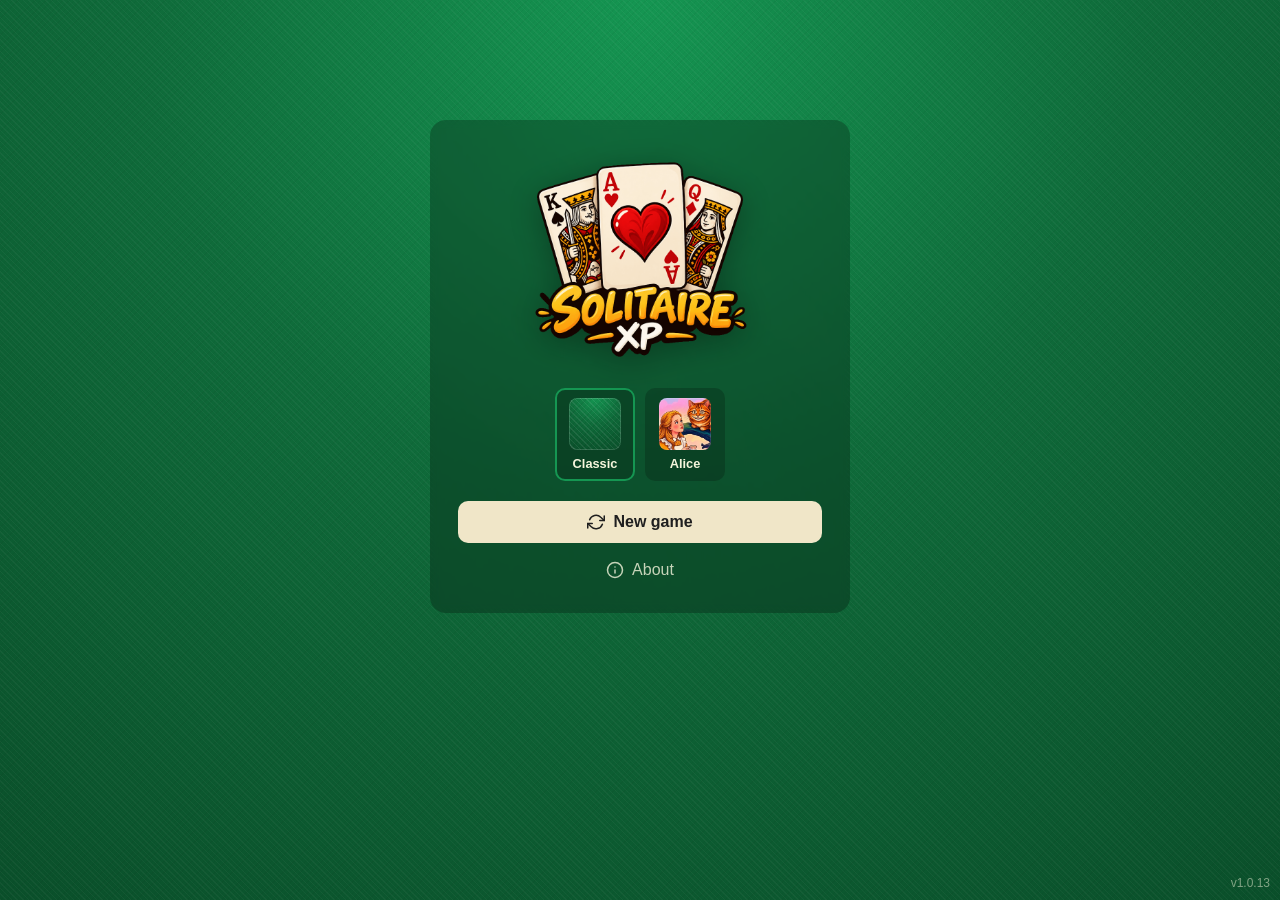
==== index.html @ 2dfbf45f "Keep foundation and waste pile slots visible under cards. Add persistent .pile-slot placeholders for" ====
<!DOCTYPE html>
<html lang="en">
<head>
  <meta charset="UTF-8">
  <meta name="viewport" content="width=device-width, initial-scale=1, maximum-scale=1, user-scalable=no, viewport-fit=cover">
  <meta name="theme-color" content="#0f6b3a">
  <meta name="apple-mobile-web-app-capable" content="yes">
  <meta name="apple-mobile-web-app-status-bar-style" content="black-translucent">
  <meta name="apple-mobile-web-app-title" content="SolitaireXP">

  <!-- Basic HTML Meta Tags -->
  <title>SolitaireXP — Free Klondike Solitaire</title>
  <meta name="title" content="SolitaireXP — Free Klondike Solitaire">
  <meta name="description" content="Play Klondike solitaire for free in your browser. Install as an app, works 100% offline, and saves your progress automatically.">
  <meta name="keywords" content="solitaire, klondike, card game, free game, pwa, offline game">

  <!-- Facebook Meta Tags -->
  <meta property="og:url" content="https://marceloxp.github.io/SolitaireXP/">
  <meta property="og:type" content="website">
  <meta property="og:title" content="SolitaireXP — Free Klondike Solitaire">
  <meta property="og:description" content="Play Klondike solitaire for free in your browser. Install as an app, works 100% offline, and saves your progress automatically.">
  <meta property="og:image" content="https://marceloxp.github.io/SolitaireXP/assets/social/banner.jpg">

  <!-- Twitter Meta Tags -->
  <meta name="twitter:card" content="summary_large_image">
  <meta property="twitter:domain" content="marceloxp.github.io">
  <meta property="twitter:url" content="https://marceloxp.github.io/SolitaireXP/">
  <meta name="twitter:title" content="SolitaireXP — Free Klondike Solitaire">
  <meta name="twitter:description" content="Play Klondike solitaire for free in your browser. Install as an app, works 100% offline, and saves your progress automatically.">
  <meta name="twitter:image" content="https://marceloxp.github.io/SolitaireXP/assets/social/banner.jpg">

  <link rel="manifest" href="manifest.json">
  <link rel="icon" href="assets/icons/icon-192.png" type="image/png">
  <link rel="apple-touch-icon" href="assets/icons/apple-touch-icon.png" type="image/png">
  <link rel="stylesheet" href="css/style.css?v=1.0.13">
  <link rel="stylesheet" href="css/cards.css?v=1.0.13">
  <script src="js/theme-palette.js"></script>
  <script>
    (function () {
      try {
        var reg = window.SolitaireXPThemeRegistry;
        if (reg) {
          reg.applyPaletteToDocument(reg.getStoredThemeId());
        }

        var raw = localStorage.getItem('solitairexp-game-state');
        if (!raw) {
          return;
        }
        var state = JSON.parse(raw);
        if (state && Array.isArray(state.tableau) && !state.won) {
          document.documentElement.classList.add('has-saved-game');
        }
      } catch (e) {
        // best-effort — boot() corrige depois se precisar
      }
    })();
  </script>
  <style>
    /* Critical: show splash before external CSS loads */
    #splash {
      position: fixed;
      inset: 0;
      z-index: 10000;
      display: flex;
      align-items: center;
      justify-content: center;
      background-color: var(--felt-dark);
    }

    body.is-booting {
      overflow: hidden;
    }
  </style>
</head>
<body data-screen="menu" class="is-booting">
  <div id="splash" role="status" aria-live="polite" aria-label="Loading SolitaireXP">
    <div class="splash-content">
      <img src="assets/logo.png" alt="SolitaireXP" class="splash-logo" width="640" height="640">
    </div>
  </div>

  <div id="app">
    <section class="screen-menu">
      <div class="menu-card">
        <h1><img src="assets/logo.png" alt="SolitaireXP" class="menu-logo" width="640" height="640"></h1>
        <div class="theme-picker" role="group" aria-label="Theme">
          <button type="button" class="theme-option" data-theme-id="default" aria-pressed="false">
            <span class="theme-swatch theme-swatch--default" aria-hidden="true"></span>
            <span>Classic</span>
          </button>
          <button type="button" class="theme-option" data-theme-id="alice" aria-pressed="false">
            <span class="theme-swatch theme-swatch--alice" aria-hidden="true"></span>
            <span>Alice</span>
          </button>
        </div>
        <script>
          (function () {
            try {
              var theme = localStorage.getItem('solitairexp-theme') || 'default';
              document.querySelectorAll('.theme-option').forEach(function (btn) {
                var selected = btn.getAttribute('data-theme-id') === theme;
                btn.classList.toggle('is-active', selected);
                btn.setAttribute('aria-pressed', selected ? 'true' : 'false');
              });
            } catch (e) {
              // best-effort
            }
          })();
        </script>
        <div class="menu-actions">
          <button id="btn-new-game" type="button">
            <svg class="icon" viewBox="0 0 24 24" fill="none" stroke="currentColor" stroke-width="2" stroke-linecap="round" stroke-linejoin="round" aria-hidden="true" focusable="false"><polyline points="23 4 23 10 17 10"></polyline><polyline points="1 20 1 14 7 14"></polyline><path d="M3.51 9a9 9 0 0 1 14.85-3.36L23 10M1 14l4.64 4.36A9 9 0 0 0 20.49 15"></path></svg>
            <span>New game</span>
          </button>
          <button id="btn-continue" type="button" hidden>
            <svg class="icon" viewBox="0 0 24 24" fill="none" stroke="currentColor" stroke-width="2" stroke-linecap="round" stroke-linejoin="round" aria-hidden="true" focusable="false"><polygon points="5 3 19 12 5 21 5 3"></polygon></svg>
            <span>Continue</span>
          </button>
          <button id="btn-install" type="button" hidden>
            <svg class="icon" viewBox="0 0 24 24" fill="none" stroke="currentColor" stroke-width="2" stroke-linecap="round" stroke-linejoin="round" aria-hidden="true" focusable="false"><path d="M21 15v4a2 2 0 0 1-2 2H5a2 2 0 0 1-2-2v-4"></path><polyline points="7 10 12 15 17 10"></polyline><line x1="12" y1="15" x2="12" y2="3"></line></svg>
            <span>Install app</span>
          </button>
          <button id="btn-about" type="button" class="btn-about">
            <svg class="icon" viewBox="0 0 24 24" fill="none" stroke="currentColor" stroke-width="2" stroke-linecap="round" stroke-linejoin="round" aria-hidden="true" focusable="false"><circle cx="12" cy="12" r="10"></circle><line x1="12" y1="16" x2="12" y2="12"></line><line x1="12" y1="8" x2="12.01" y2="8"></line></svg>
            <span>About</span>
          </button>
        </div>
      </div>
      <p class="app-version">v1.0.13</p>
    </section>

    <section class="screen-game">
      <div id="hud">
        <div class="stat">
          <svg class="icon" viewBox="0 0 24 24" fill="none" stroke="currentColor" stroke-width="2" stroke-linecap="round" stroke-linejoin="round" aria-hidden="true" focusable="false"><polygon points="12 2 15.09 8.26 22 9.27 17 14.14 18.18 21.02 12 17.77 5.82 21.02 7 14.14 2 9.27 8.91 8.26 12 2"></polygon></svg>
          <span>Score</span><strong data-score>0</strong>
        </div>
        <div class="stat">
          <svg class="icon" viewBox="0 0 24 24" fill="none" stroke="currentColor" stroke-width="2" stroke-linecap="round" stroke-linejoin="round" aria-hidden="true" focusable="false"><polygon points="12 2 2 7 12 12 22 7 12 2"></polygon><polyline points="2 17 12 22 22 17"></polyline><polyline points="2 12 12 17 22 12"></polyline></svg>
          <span>Moves</span><strong data-moves>0</strong>
        </div>
        <div class="stat">
          <svg class="icon" viewBox="0 0 24 24" fill="none" stroke="currentColor" stroke-width="2" stroke-linecap="round" stroke-linejoin="round" aria-hidden="true" focusable="false"><circle cx="12" cy="12" r="10"></circle><polyline points="12 6 12 12 16 14"></polyline></svg>
          <span>Time</span><strong data-time>00:00</strong>
        </div>
      </div>

      <div id="game-root"></div>

      <div class="toolbar">
        <button id="btn-home" type="button">
          <svg class="icon" viewBox="0 0 24 24" fill="none" stroke="currentColor" stroke-width="2" stroke-linecap="round" stroke-linejoin="round" aria-hidden="true" focusable="false"><path d="M3 9l9-7 9 7v11a2 2 0 0 1-2 2H5a2 2 0 0 1-2-2z"></path><polyline points="9 22 9 12 15 12 15 22"></polyline></svg>
          <span>Home</span>
        </button>
        <button id="btn-new-from-game" type="button">
          <svg class="icon" viewBox="0 0 24 24" fill="none" stroke="currentColor" stroke-width="2" stroke-linecap="round" stroke-linejoin="round" aria-hidden="true" focusable="false"><polyline points="23 4 23 10 17 10"></polyline><polyline points="1 20 1 14 7 14"></polyline><path d="M3.51 9a9 9 0 0 1 14.85-3.36L23 10M1 14l4.64 4.36A9 9 0 0 0 20.49 15"></path></svg>
          <span>New</span>
        </button>
        <button id="btn-auto-complete" type="button" hidden>
          <svg class="icon" viewBox="0 0 24 24" fill="none" stroke="currentColor" stroke-width="2" stroke-linecap="round" stroke-linejoin="round" aria-hidden="true" focusable="false"><polygon points="13 19 22 12 13 5 13 19"></polygon><polygon points="2 19 11 12 2 5 2 19"></polygon></svg>
          <span>Finish</span>
        </button>
        <button id="btn-undo" type="button" hidden>
          <svg class="icon" viewBox="0 0 24 24" fill="none" stroke="currentColor" stroke-width="2" stroke-linecap="round" stroke-linejoin="round" aria-hidden="true" focusable="false"><polyline points="9 14 4 9 9 4"></polyline><path d="M20 20v-7a4 4 0 0 0-4-4H4"></path></svg>
          <span>Undo</span>
        </button>
      </div>
    </section>
  </div>

  <div id="drag-layer"></div>

  <div id="rotate-overlay" class="rotate-overlay">
    <svg viewBox="0 0 24 24" fill="none" stroke="currentColor" stroke-width="2" stroke-linecap="round" stroke-linejoin="round" aria-hidden="true" focusable="false"><rect x="7" y="2" width="10" height="20" rx="2"></rect><path d="M12 18h.01"></path><path d="M4 8v-.5A2.5 2.5 0 0 1 6.5 5H8"></path><path d="M2 6l3 3-3 3"></path></svg>
    <p>Rotate your device back to portrait to keep playing.</p>
  </div>

  <div id="about-overlay" class="about-overlay" hidden>
    <div class="about-box">
      <button type="button" id="btn-about-close" class="about-close" aria-label="Close">
        <svg viewBox="0 0 24 24" fill="none" stroke="currentColor" stroke-width="2" stroke-linecap="round" stroke-linejoin="round" aria-hidden="true" focusable="false"><line x1="18" y1="6" x2="6" y2="18"></line><line x1="6" y1="6" x2="18" y2="18"></line></svg>
      </button>

      <img src="assets/logo.png" alt="" class="about-logo" width="640" height="640">

      <p class="about-dedication">Made by <strong>MarceloXP</strong> <span class="about-heart" aria-hidden="true">❤️</span> for <strong>Silvana</strong></p>

      <ul class="about-credits">
        <li>
          <svg class="icon" viewBox="0 0 24 24" fill="none" stroke="currentColor" stroke-width="2" stroke-linecap="round" stroke-linejoin="round" aria-hidden="true" focusable="false"><polygon points="12 2 2 7 12 12 22 7 12 2"></polygon><polyline points="2 17 12 22 22 17"></polyline><polyline points="2 12 12 17 22 12"></polyline></svg>
          <span>Cards: <em>Casino Card Pack</em> by Moxica (playground)</span>
        </li>
        <li>
          <svg class="icon" viewBox="0 0 24 24" fill="none" stroke="currentColor" stroke-width="2" stroke-linecap="round" stroke-linejoin="round" aria-hidden="true" focusable="false"><polyline points="16 18 22 12 16 6"></polyline><polyline points="8 6 2 12 8 18"></polyline></svg>
          <span>Code: written in partnership with Claude Sonnet 5 and Composer 2.5 on <em>Cursor</em></span>
        </li>
        <li>
          <svg class="icon" viewBox="0 0 24 24" fill="none" stroke="currentColor" stroke-width="2" stroke-linecap="round" stroke-linejoin="round" aria-hidden="true" focusable="false"><path d="M18 13v6a2 2 0 0 1-2 2H5a2 2 0 0 1-2-2V8a2 2 0 0 1 2-2h6"></path><polyline points="15 3 21 3 21 9"></polyline><line x1="10" y1="14" x2="21" y2="3"></line></svg>
          <span><a class="about-link" href="https://github.com/marceloxp/SolitaireXP" target="_blank" rel="noopener noreferrer">View source on GitHub</a></span>
        </li>
      </ul>

      <button type="button" id="btn-about-footer-close" class="about-footer-close">Close</button>
    </div>
  </div>

  <script src="js/vendor/gsap.min.js"></script>
  <script src="js/vendor/Draggable.min.js"></script>
  <script type="module" src="js/main.js?v=1.0.13"></script>
</body>
</html>
---- css/style.css ----
:root {
  /* Fallbacks match js/theme-palette.js (PALETTE.default). Runtime theme sets --felt* on <html>. */
  --felt: #0f6b3a;
  --felt-dark: #0a4f2a;
  --felt-light: #159652;
  --panel: rgba(0, 0, 0, 0.25);
  --text: #f5f5dc;
  --safe-top: env(safe-area-inset-top, 0px);
  --safe-right: env(safe-area-inset-right, 0px);
  --safe-bottom: env(safe-area-inset-bottom, 0px);
  --safe-left: env(safe-area-inset-left, 0px);
  --body-pad-x: 12px;
  --board-gap: clamp(4px, 1.6vw, 10px);
  --toolbar-space: 92px;
  /* 7 colunas do tableau + 6 gaps precisam caber na largura útil da tela;
     o cálculo garante que nunca estoure horizontalmente em telas estreitas. */
  --card-width: clamp(
    34px,
    calc((100vw - 2 * var(--body-pad-x) - var(--safe-left) - var(--safe-right) - 6 * var(--board-gap)) / 7),
    86px
  );
  --card-height: calc(var(--card-width) * 1.4);
}

* {
  box-sizing: border-box;
}

html,
body {
  margin: 0;
  /* "height: 100%" (não só min-height) é o que faz o "100%" do body ter uma
     base definida pra se apoiar: min-height:100% sozinho no html não conta
     como "height especificada" pra fins de resolução de porcentagem no
     filho, então o body ficava só com a altura do próprio conteúdo (menor
     que a viewport) e sobrava um pedaço da tela sem o fundo do body — só o
     html por baixo, sem a camada de textura do feltro. `100dvh` depois cobre
     o mesmo caso considerando a barra de endereço/gestos dinâmica do mobile
     (navegadores sem suporte a `dvh` simplesmente ignoram a declaração e
     ficam com o `100%` acima). */
  height: 100%;
  height: 100dvh;
  min-height: 100%;
  min-height: 100dvh;
  font-family: "Segoe UI", Tahoma, Geneva, Verdana, sans-serif;
  color: var(--text);
  /* PWA instalado no Android (Chrome) faz "rubber-band"/overscroll ao puxar
     a tela além do limite (mesmo sem conteúdo saindo da viewport, é um
     gesto do próprio Chrome) — a área extra é pintada com o `background-color`
     *sólido* do elemento raiz, não com as camadas de `background-image`
     abaixo. Sem um `background-color` explícito ele fica transparente (vira
     branco, cor padrão do navegador) — daí a "faixa branca" no fim da tela
     ao dar swipe. `overscroll-behavior: none` também evita o bounce em si
     (e o glitch visual da toolbar fixa "descolando" durante a animação do
     gesto). */
  background-color: var(--felt-dark);
  overscroll-behavior: none;
  /* Camadas de cima pra baixo: duas tramas diagonais bem sutis (imitam a
     trama de um feltro de mesa) sobre o gradiente radial de base. */
  background-image:
    repeating-linear-gradient(45deg, rgba(255, 255, 255, 0.035) 0, rgba(255, 255, 255, 0.035) 1px, transparent 1px, transparent 4px),
    repeating-linear-gradient(-45deg, rgba(0, 0, 0, 0.035) 0, rgba(0, 0, 0, 0.035) 1px, transparent 1px, transparent 4px),
    radial-gradient(circle at top, var(--felt-light) 0%, var(--felt) 45%, var(--felt-dark) 100%);
}

body {
  padding:
    calc(12px + var(--safe-top))
    calc(var(--body-pad-x) + var(--safe-right))
    calc(12px + var(--safe-bottom))
    calc(var(--body-pad-x) + var(--safe-left));
  /* Evita seleção acidental de texto (HUD, toolbar, etc.) ao dar duplo
     clique/toque rápido nas cartas. */
  -webkit-user-select: none;
  user-select: none;
}

button {
  font: inherit;
  cursor: pointer;
  /* evita o gesto de zoom do navegador ao dar duplo toque/clique rápido
     (ex: monte de compra, que usa duplo clique pra reciclar/comprar) */
  touch-action: manipulation;
}

#app {
  max-width: 980px;
  margin: 0 auto;
}

#splash {
  background-color: var(--felt-dark);
  background-image:
    repeating-linear-gradient(45deg, rgba(255, 255, 255, 0.035) 0, rgba(255, 255, 255, 0.035) 1px, transparent 1px, transparent 4px),
    repeating-linear-gradient(-45deg, rgba(0, 0, 0, 0.035) 0, rgba(0, 0, 0, 0.035) 1px, transparent 1px, transparent 4px),
    radial-gradient(circle at top, var(--felt-light) 0%, var(--felt) 45%, var(--felt-dark) 100%);
  opacity: 1;
  transition: opacity 0.45s ease;
}

#splash.is-hiding {
  opacity: 0;
  pointer-events: none;
}

.splash-content {
  display: flex;
  flex-direction: column;
  align-items: center;
  gap: 14px;
  text-align: center;
  animation: splash-enter 0.55s ease-out both;
}

#splash.is-hiding .splash-content {
  animation: splash-exit 0.45s ease-in forwards;
}

.splash-logo {
  display: block;
  width: clamp(140px, 38vw, 200px);
  height: auto;
  filter: drop-shadow(0 10px 24px rgba(0, 0, 0, 0.35));
}

@keyframes splash-enter {
  from {
    opacity: 0;
    transform: scale(0.88) translateY(8px);
  }

  to {
    opacity: 1;
    transform: scale(1) translateY(0);
  }
}

@keyframes splash-exit {
  from {
    opacity: 1;
    transform: scale(1) translateY(0);
  }

  to {
    opacity: 0;
    transform: scale(0.94) translateY(-6px);
  }
}

#game-root.is-animating {
  pointer-events: none;
}

.screen-menu,
.screen-game {
  display: none;
}

.screen-game {
  /* reserva espaço pro toolbar fixo no rodapé não tampar o fim do tabuleiro */
  padding-bottom: calc(var(--toolbar-space) + var(--safe-bottom));
}

body[data-screen="menu"] .screen-menu,
body[data-screen="game"] .screen-game {
  display: block;
}

.menu-card {
  margin: 12vh auto 0;
  max-width: 420px;
  padding: 28px;
  border-radius: 16px;
  background: var(--panel);
  text-align: center;
  backdrop-filter: blur(4px);
}

.menu-card h1 {
  margin: 0 0 20px;
  font-size: clamp(1.8rem, 5vw, 2.4rem);
}

.app-version {
  position: fixed;
  right: calc(10px + var(--safe-right));
  bottom: calc(10px + var(--safe-bottom));
  margin: 0;
  font-size: 0.75rem;
  opacity: 0.5;
  pointer-events: none;
}

.menu-logo {
  display: block;
  width: clamp(160px, 48vw, 220px);
  height: auto;
  margin: 0 auto;
  filter: drop-shadow(0 6px 16px rgba(0, 0, 0, 0.3));
}

.menu-card p {
  margin: 0 0 24px;
  opacity: 0.85;
}

.menu-actions {
  display: grid;
  gap: 12px;
}

.menu-actions button,
.menu-actions a {
  border: 0;
  border-radius: 10px;
  padding: 12px 16px;
  background: #f0e6c8;
  color: #1f1f1f;
  font-weight: 600;
  text-decoration: none;
}

.toolbar button {
  display: inline-flex;
  flex: 1 1 0;
  min-width: 0;
  max-width: 80px;
  flex-direction: column;
  align-items: center;
  justify-content: center;
  border: 0;
  border-radius: 10px;
  padding: 8px 4px;
  background: #f0e6c8;
  color: #1f1f1f;
  font-weight: 600;
  font-size: 0.6875rem;
  letter-spacing: -0.01em;
  line-height: 1.1;
  text-decoration: none;
  gap: 4px;
}

.menu-actions button,
.menu-actions a,
.confirm-actions button,
.win-overlay-btn {
  display: inline-flex;
  align-items: center;
  justify-content: center;
  gap: 8px;
}

.menu-actions button[hidden],
.toolbar button[hidden] {
  /* Mesma pegadinha do [hidden] documentada no AGENTS.md: a regra de
     display:inline-flex acima bate em qualquer button dentro de
     .menu-actions/.toolbar (inclusive com o atributo hidden presente) e,
     sendo do author stylesheet, sempre vence o display:none que o [hidden]
     aplicaria via UA stylesheet. Sem isso, #btn-continue (sem jogo salvo) e
     #btn-install (antes do beforeinstallprompt) apareciam mesmo estando
     "hidden". */
  display: none;
}

/* Script inline no <head> lê o localStorage antes do primeiro paint e põe
   .has-saved-game no <html> quando há partida em andamento — assim o
   #btn-continue já nasce visível, sem esperar o módulo main.js/boot(). */
html.has-saved-game #btn-continue {
  display: inline-flex;
}

.menu-actions button .icon,
.menu-actions a .icon,
.toolbar button .icon,
.confirm-actions button .icon,
.win-overlay-btn .icon {
  width: 18px;
  height: 18px;
  flex-shrink: 0;
}

.toolbar button .icon {
  width: 22px;
  height: 22px;
}

.toolbar {
  position: fixed;
  left: 0;
  right: 0;
  bottom: 0;
  z-index: 500;
  display: flex;
  align-items: stretch;
  justify-content: center;
  gap: 8px;
  padding:
    8px
    calc(var(--body-pad-x) + var(--safe-right))
    calc(8px + var(--safe-bottom))
    calc(var(--body-pad-x) + var(--safe-left));
  background: var(--felt-dark);
  box-shadow: 0 -4px 12px rgba(0, 0, 0, 0.25);
}

#hud {
  display: flex;
  flex-wrap: nowrap;
  align-items: center;
  justify-content: space-between;
  gap: 8px;
  margin-bottom: 12px;
  padding: 10px 16px;
  border-radius: 12px;
  background: var(--panel);
}

#hud .stat {
  display: flex;
  align-items: center;
  gap: 6px;
  font-size: 0.85rem;
  white-space: nowrap;
}

#hud .stat .icon {
  width: 1em;
  height: 1em;
  flex-shrink: 0;
  opacity: 0.85;
}

.board {
  display: grid;
  gap: 16px;
  /* Sem isso, em telas largas (desktop) o board esticava até os 980px do
     #app enquanto --card-width já tinha estourado o clamp e travado no
     máximo (86px) — as 7 colunas do grid (1fr cada) ficavam bem mais
     largas que uma carta, e o placeholder tracejado de coluna vazia
     (`.pile-tableau:empty`, que usa `width: 100%` da coluna) ficava
     visivelmente mais largo que as cartas ao lado. Limitar o board à
     largura exata de 7 cartas + 6 gaps garante que o 1fr do grid sempre
     bata com --card-width. */
  max-width: calc(7 * var(--card-width) + 6 * var(--board-gap));
  margin: 0 auto;
}

.top-row {
  display: grid;
  grid-template-columns: auto 1fr auto;
  align-items: start;
  gap: 12px;
}

.stock-waste,
.foundations {
  display: flex;
  gap: var(--board-gap);
}

.top-spacer {
  min-width: 0;
}

.tableau-row {
  display: grid;
  grid-template-columns: repeat(7, minmax(0, 1fr));
  gap: var(--board-gap);
  /* Sem isso, o "stretch" padrão do grid faz toda coluna da linha esticar
     até a altura da coluna com a pilha mais alta (mesmo linha do grid) —
     uma coluna vazia ficava tão alta quanto a vizinha com várias cartas. */
  align-items: start;
}

.pile {
  position: relative;
  min-height: var(--card-height);
  width: var(--card-width);
  border-radius: 8px;
}

.pile-foundation,
.pile-waste,
.pile-stock:not(.empty) {
  /* Altura fixa: fundação/waste vazios usam min-height + borda tracejada
     (border-box). Com a carta em position:relative o filho somava à borda e
     a pilha crescia ~4px — a fileira de cima ficava mais alta e empurrava o
     tableau pra baixo na primeira carta que subia. */
  height: var(--card-height);
  flex-shrink: 0;
}

.pile-stock.empty {
  height: var(--card-height);
  flex-shrink: 0;
}

.pile-foundation > .pile-slot,
.pile-waste > .pile-slot {
  position: absolute;
  inset: 0;
  border-radius: inherit;
  z-index: 0;
  pointer-events: none;
  outline: 2px dashed rgba(255, 255, 255, 0.25);
  outline-offset: -2px;
  background: rgba(0, 0, 0, 0.12);
}

.pile-tableau:empty,
.pile-stock.empty {
  /* outline em vez de border: a borda tracejada não come espaço interno, então
     o slot vazio tem exatamente o tamanho de uma carta. Com border + carta
     absolute, o tracejado ficava visível ao redor da carta (gap de ~2px) —
     parecia que a carta era menor que a "área disponível". Descarte e
     fundações usam .pile-slot fixo atrás das cartas. */
  outline: 2px dashed rgba(255, 255, 255, 0.25);
  outline-offset: -2px;
  background: rgba(0, 0, 0, 0.12);
}

.pile-stock.empty {
  display: grid;
  place-items: center;
  color: rgba(255, 255, 255, 0.7);
  font-size: 1.4rem;
}

.pile-stock {
  border: 0;
  padding: 0;
  background: transparent;
}

.pile-tableau {
  /* Fallback antes do JS calcular a altura real via inline style
     (`createTableauColumn`); colunas vazias ficam do tamanho de uma carta só,
     igual às fundações. */
  min-height: var(--card-height);
  width: 100%;
}

.pile-tableau:empty {
  /* Altura fixa enquanto vazia: evita placeholder tracejado esticado se o
     min-height inline ficar defasado durante animação/arrasto. */
  height: var(--card-height);
}

#drag-layer {
  position: fixed;
  inset: 0;
  pointer-events: none;
  z-index: 2000;
}

.rotate-overlay {
  display: none;
  position: fixed;
  inset: 0;
  z-index: 4000;
  flex-direction: column;
  align-items: center;
  justify-content: center;
  gap: 16px;
  padding: 32px;
  text-align: center;
  background: var(--felt-dark);
  color: var(--text);
}

.rotate-overlay svg {
  width: 64px;
  height: 64px;
  animation: rotate-hint 1.6s ease-in-out infinite;
}

.rotate-overlay p {
  max-width: 320px;
  font-size: 1rem;
  margin: 0;
}

@keyframes rotate-hint {
  0%, 100% {
    transform: rotate(0deg);
  }
  50% {
    transform: rotate(-90deg);
  }
}

/* Não é um "lock" de verdade (a Screen Orientation API não é suportada em
   todo navegador fora de contexto fullscreen/PWA instalado) — isso é o
   fallback universal: em paisagem, cobre o jogo com um aviso pra girar de
   volta, em vez de deixar o tabuleiro esparramar num layout que não foi
   pensado pra isso. Restrito a telas de toque sem mouse (hover:none +
   pointer:coarse) pra não incomodar quem só deixou a janela do desktop
   "larga e baixa".
*/
@media (orientation: landscape) and (hover: none) and (pointer: coarse) {
  .rotate-overlay {
    display: flex;
  }
}

.win-overlay {
  position: fixed;
  inset: 0;
  display: grid;
  place-items: center;
  background: rgba(0, 0, 0, 0.45);
  z-index: 3000;
}

.win-celebration-backdrop {
  position: fixed;
  inset: 0;
  z-index: 1500;
  pointer-events: none;
  background:
    radial-gradient(ellipse at 50% 35%, rgba(255, 255, 220, 0.12), transparent 55%),
    rgba(0, 0, 0, 0.28);
}

#game-root.is-winning .card {
  visibility: hidden;
}

.win-flying-card {
  pointer-events: none;
  filter: drop-shadow(0 6px 14px rgba(0, 0, 0, 0.35));
}

.win-overlay h2 {
  margin: 0 0 8px;
  font-size: 2rem;
}

.win-overlay p {
  margin: 0 0 20px;
}

.win-overlay-btn {
  border: 0;
  border-radius: 10px;
  padding: 12px 24px;
  background: #f0e6c8;
  color: #1f1f1f;
  font-weight: 600;
  font-size: 1rem;
}

.confirm-overlay {
  position: fixed;
  inset: 0;
  display: grid;
  place-items: center;
  background: rgba(0, 0, 0, 0.45);
  z-index: 3000;
  padding: 16px;
}

.confirm-box {
  background: rgba(10, 79, 42, 0.55);
  border: 1px solid rgba(245, 245, 220, 0.25);
  border-radius: 12px;
  padding: 24px;
  max-width: 320px;
  text-align: center;
  box-shadow: 0 8px 24px rgba(0, 0, 0, 0.4);
  backdrop-filter: blur(10px);
  -webkit-backdrop-filter: blur(10px);
}

.confirm-box p {
  margin: 0 0 20px;
}

.confirm-actions {
  display: flex;
  justify-content: center;
  gap: 12px;
}

.confirm-actions button {
  border: 0;
  border-radius: 10px;
  padding: 10px 20px;
  font-weight: 600;
  font-size: 1rem;
}

.confirm-ok {
  background: #f0e6c8;
  color: #1f1f1f;
}

.confirm-cancel {
  background: transparent;
  color: var(--text);
  border: 1px solid rgba(245, 245, 220, 0.4);
}

.update-banner {
  position: fixed;
  left: var(--safe-left);
  right: var(--safe-right);
  bottom: calc(12px + var(--safe-bottom));
  z-index: 3600;
  display: flex;
  flex-wrap: wrap;
  align-items: center;
  justify-content: space-between;
  gap: 12px;
  margin: 0 12px;
  padding: 14px 16px;
  background: rgba(10, 79, 42, 0.92);
  border: 1px solid rgba(245, 245, 220, 0.25);
  border-radius: 12px;
  box-shadow: 0 8px 24px rgba(0, 0, 0, 0.4);
  backdrop-filter: blur(10px);
  -webkit-backdrop-filter: blur(10px);
}

.update-banner-text {
  margin: 0;
  flex: 1 1 180px;
  font-size: 0.95rem;
}

.update-banner-actions {
  display: flex;
  gap: 8px;
  flex-shrink: 0;
}

.update-banner-actions button {
  border: 0;
  border-radius: 10px;
  padding: 8px 16px;
  font-weight: 600;
  font-size: 0.95rem;
}

.update-banner-later {
  background: transparent;
  color: var(--text);
  border: 1px solid rgba(245, 245, 220, 0.4);
}

.update-banner-apply {
  background: #f0e6c8;
  color: #1f1f1f;
}

.menu-actions .btn-about {
  /* Ação secundária: sem o fundo sólido dos botões principais, só um link
     discreto abaixo de "Novo jogo"/"Continuar"/"Instalar app". Seletor
     mais específico que ".menu-actions button/a" pra não precisar de
     !important — o ".menu-actions a" (acima) hoje não tem nenhum <a> real
     usando ele no menu, mas ficou aí pronto caso a página instalar.html
     volte a ser linkada dali. */
  background: transparent;
  color: var(--text);
  font-weight: 500;
  padding: 6px 12px;
  opacity: 0.8;
}

.btn-about:hover,
.btn-about:focus-visible {
  opacity: 1;
}

.about-overlay {
  position: fixed;
  inset: 0;
  display: grid;
  place-items: center;
  background: rgba(0, 0, 0, 0.45);
  z-index: 3500;
  padding: 16px;
}

.about-overlay[hidden] {
  /* Sem isso, o "display: grid" acima (regra de autor) sobrescreve o
     display:none que o atributo [hidden] aplicaria via UA stylesheet —
     mesma pegadinha do `.toolbar button[hidden]` (ver AGENTS.md). */
  display: none;
}

.about-box {
  position: relative;
  background: rgba(10, 79, 42, 0.55);
  border: 1px solid rgba(245, 245, 220, 0.25);
  border-radius: 16px;
  padding: 32px 28px 28px;
  max-width: 360px;
  width: 100%;
  text-align: center;
  box-shadow: 0 8px 24px rgba(0, 0, 0, 0.4);
  backdrop-filter: blur(10px);
  -webkit-backdrop-filter: blur(10px);
}

.about-close {
  position: absolute;
  top: 10px;
  right: 10px;
  background: transparent;
  border: 0;
  color: var(--text);
  opacity: 0.7;
  padding: 6px;
  line-height: 0;
}

.about-close:hover,
.about-close:focus-visible {
  opacity: 1;
}

.about-close .icon,
.about-close svg {
  width: 20px;
  height: 20px;
}

.about-logo {
  display: block;
  width: clamp(120px, 36vw, 160px);
  height: auto;
  margin: 0 auto 16px;
  filter: drop-shadow(0 4px 12px rgba(0, 0, 0, 0.35));
}

.about-dedication {
  margin: 0 0 20px;
  font-size: 1.05rem;
  line-height: 1.5;
}

.about-heart {
  display: inline-block;
  animation: about-heartbeat 1.4s ease-in-out infinite;
}

@keyframes about-heartbeat {
  0%, 100% {
    transform: scale(1);
  }
  25% {
    transform: scale(1.25);
  }
  40% {
    transform: scale(1);
  }
}

.about-credits {
  list-style: none;
  margin: 0 0 20px;
  padding: 16px 0 0;
  border-top: 1px solid rgba(245, 245, 220, 0.2);
  display: flex;
  flex-direction: column;
  gap: 12px;
  text-align: left;
}

.about-credits li {
  display: flex;
  align-items: flex-start;
  gap: 10px;
  font-size: 0.85rem;
  opacity: 0.9;
}

.about-credits .icon {
  width: 18px;
  height: 18px;
  flex-shrink: 0;
  margin-top: 1px;
  opacity: 0.8;
}

.about-link {
  /* Link de texto simples, mesma linha dos outros itens da lista de
     créditos (ícone já fica fora, no <li>, igual "Cartas"/"Código"). */
  color: var(--text);
  text-decoration: underline;
  text-underline-offset: 2px;
  -webkit-user-select: text;
  user-select: text;
}

.about-link:hover,
.about-link:focus-visible {
  color: #f0e6c8;
}

.about-footer-close {
  display: block;
  width: 100%;
  border: 0;
  border-radius: 10px;
  padding: 10px 18px;
  background: #f0e6c8;
  color: #1f1f1f;
  font-weight: 600;
  font-size: 0.9rem;
}

@media (min-width: 760px) {
  #hud .stat {
    font-size: 1rem;
  }
}

.theme-picker {
  display: flex;
  justify-content: center;
  gap: 10px;
  margin: 0 0 20px;
}

.theme-option {
  display: flex;
  flex-direction: column;
  align-items: center;
  gap: 6px;
  border: 2px solid transparent;
  border-radius: 10px;
  padding: 8px 12px;
  background: rgba(0, 0, 0, 0.2);
  color: var(--text);
  font-size: 0.8rem;
  font-weight: 600;
}

.theme-option.is-active[data-theme-id="default"] {
  border-color: var(--classic-felt-light);
}

.theme-option.is-active[data-theme-id="alice"] {
  border-color: var(--alice-felt-light);
}

.theme-swatch {
  width: 52px;
  height: 52px;
  border-radius: 8px;
  background-size: cover;
  background-position: center;
  box-shadow: inset 0 0 0 1px rgba(255, 255, 255, 0.15);
}

.theme-swatch--default {
  background-image:
    repeating-linear-gradient(45deg, rgba(255, 255, 255, 0.08) 0, rgba(255, 255, 255, 0.08) 1px, transparent 1px, transparent 4px),
    repeating-linear-gradient(-45deg, rgba(0, 0, 0, 0.06) 0, rgba(0, 0, 0, 0.06) 1px, transparent 1px, transparent 4px),
    radial-gradient(circle at top, var(--classic-felt-light) 0%, var(--classic-felt) 45%, var(--classic-felt-dark) 100%);
}

.theme-swatch--alice {
  background-image: url('../assets/themes/alice/selector.jpg');
}
---- css/cards.css ----
.card {
  width: var(--card-width);
  height: var(--card-height);
  background-size: cover;
  background-position: center;
  background-repeat: no-repeat;
  /* As artes já têm cantos arredondados desenhados (com transparência),
     então não usamos border-radius aqui — um clip via CSS "invadia" o
     desenho, cortando os naipes/valores desenhados perto da borda. Por
     isso a sombra também usa drop-shadow (segue o alfa da imagem) em vez
     de box-shadow (que seguiria o retângulo da caixa). */
  filter: drop-shadow(0 2px 4px rgba(0, 0, 0, 0.35));
  touch-action: none;
  user-select: none;
}

.pile-tableau .card {
  position: absolute;
  left: 0;
  top: var(--stack-offset, 0px);
}

.pile-waste .card,
.pile-foundation .card {
  position: absolute;
  top: 0;
  left: 0;
  z-index: 1;
}

.pile-stock .card {
  position: relative;
}

.card.draggable {
  cursor: grab;
}

.card.dragging {
  cursor: grabbing;
  filter: drop-shadow(0 8px 14px rgba(0, 0, 0, 0.45));
}

.card.face-down {
  filter: brightness(0.95) drop-shadow(0 2px 4px rgba(0, 0, 0, 0.35));
}

.pile-waste,
.pile-foundation,
.pile-stock {
  overflow: visible;
}

.pile-tableau {
  position: relative;
}

@media (hover: none) {
  .card.draggable::after {
    content: "";
    position: absolute;
    inset: -8px;
  }
}
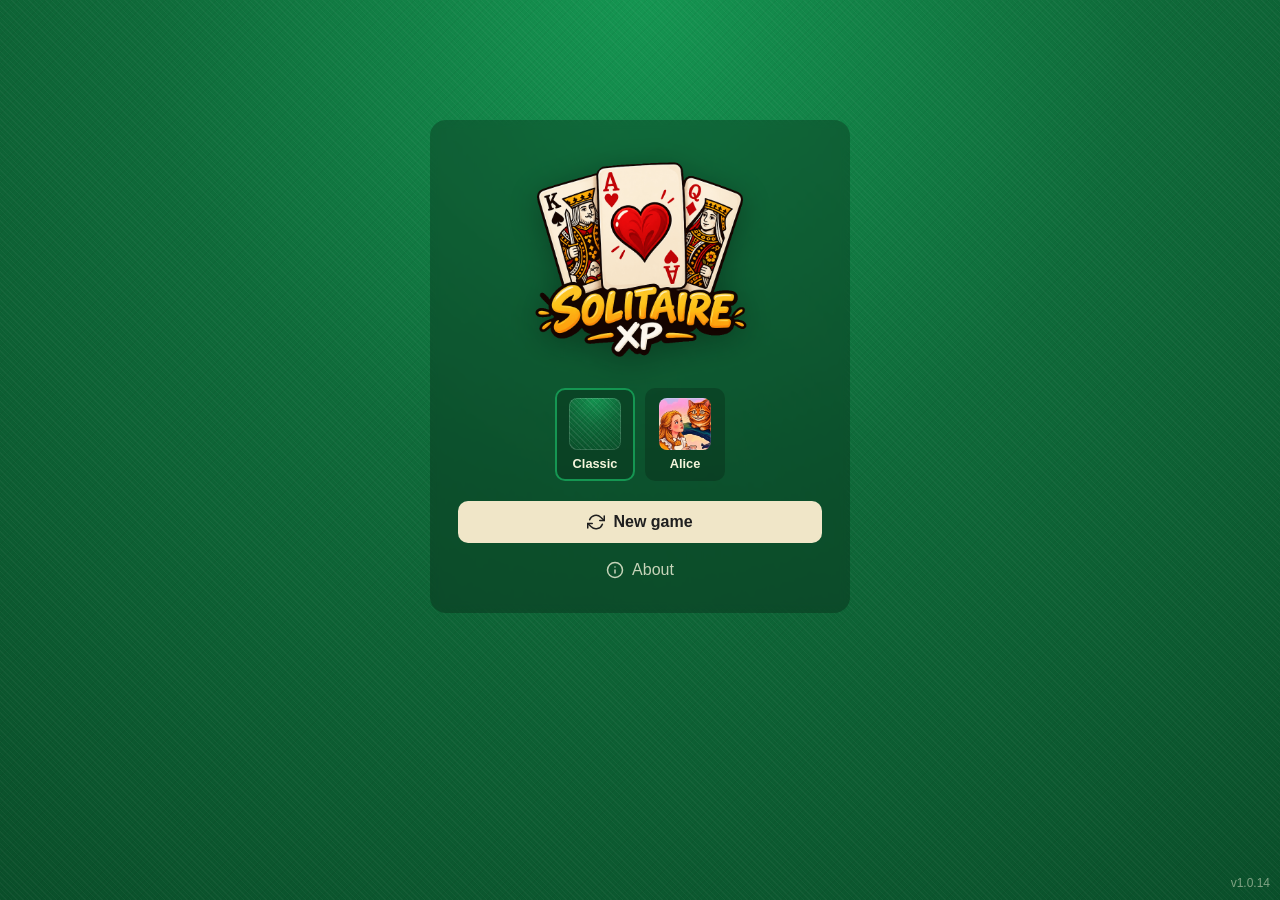
==== commit 3bf44fbb: "Preload all card faces during splash for smoother first animations. Wait for deck images and the act" ====
--- a/index.html
+++ b/index.html
@@ -32,8 +32,8 @@
   <link rel="manifest" href="manifest.json">
   <link rel="icon" href="assets/icons/icon-192.png" type="image/png">
   <link rel="apple-touch-icon" href="assets/icons/apple-touch-icon.png" type="image/png">
-  <link rel="stylesheet" href="css/style.css?v=1.0.13">
-  <link rel="stylesheet" href="css/cards.css?v=1.0.13">
+  <link rel="stylesheet" href="css/style.css?v=1.0.14">
+  <link rel="stylesheet" href="css/cards.css?v=1.0.14">
   <script src="js/theme-palette.js"></script>
   <script>
     (function () {
@@ -127,7 +127,7 @@
           </button>
         </div>
       </div>
-      <p class="app-version">v1.0.13</p>
+      <p class="app-version">v1.0.14</p>
     </section>
 
     <section class="screen-game">
@@ -207,6 +207,6 @@
 
   <script src="js/vendor/gsap.min.js"></script>
   <script src="js/vendor/Draggable.min.js"></script>
-  <script type="module" src="js/main.js?v=1.0.13"></script>
+  <script type="module" src="js/main.js?v=1.0.14"></script>
 </body>
 </html>
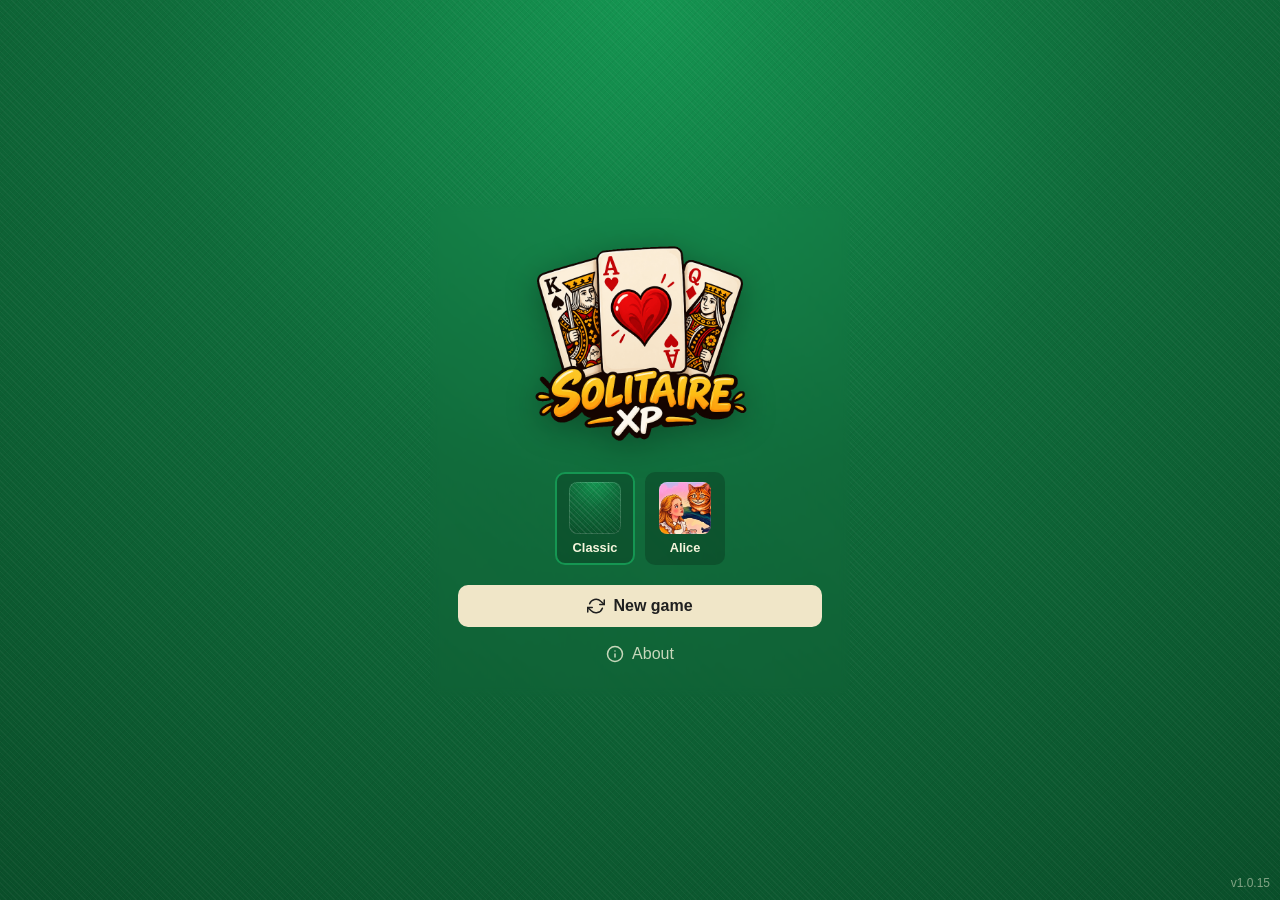
==== commit bc8bb30b: "Release v1.0.15 with centered menu layout on short viewports. Flex-center the main menu instead of a" ====
--- a/index.html
+++ b/index.html
@@ -32,8 +32,8 @@
   <link rel="manifest" href="manifest.json">
   <link rel="icon" href="assets/icons/icon-192.png" type="image/png">
   <link rel="apple-touch-icon" href="assets/icons/apple-touch-icon.png" type="image/png">
-  <link rel="stylesheet" href="css/style.css?v=1.0.14">
-  <link rel="stylesheet" href="css/cards.css?v=1.0.14">
+  <link rel="stylesheet" href="css/style.css?v=1.0.15">
+  <link rel="stylesheet" href="css/cards.css?v=1.0.15">
   <script src="js/theme-palette.js"></script>
   <script>
     (function () {
@@ -127,7 +127,7 @@
           </button>
         </div>
       </div>
-      <p class="app-version">v1.0.14</p>
+      <p class="app-version">v1.0.15</p>
     </section>
 
     <section class="screen-game">
@@ -207,6 +207,6 @@
 
   <script src="js/vendor/gsap.min.js"></script>
   <script src="js/vendor/Draggable.min.js"></script>
-  <script type="module" src="js/main.js?v=1.0.14"></script>
+  <script type="module" src="js/main.js?v=1.0.15"></script>
 </body>
 </html>
--- a/css/style.css
+++ b/css/style.css
@@ -161,17 +161,25 @@
   padding-bottom: calc(var(--toolbar-space) + var(--safe-bottom));
 }
 
-body[data-screen="menu"] .screen-menu,
 body[data-screen="game"] .screen-game {
   display: block;
 }
 
+body[data-screen="menu"] .screen-menu {
+  display: flex;
+  flex-direction: column;
+  align-items: center;
+  justify-content: center;
+  box-sizing: border-box;
+  min-height: calc(100dvh - var(--safe-top) - var(--safe-bottom) - 24px);
+}
+
 .menu-card {
-  margin: 12vh auto 0;
+  margin: 0 auto;
+  width: 100%;
   max-width: 420px;
-  padding: 28px;
+  padding: clamp(16px, 4vw, 28px);
   border-radius: 16px;
-  background: var(--panel);
   text-align: center;
   backdrop-filter: blur(4px);
 }
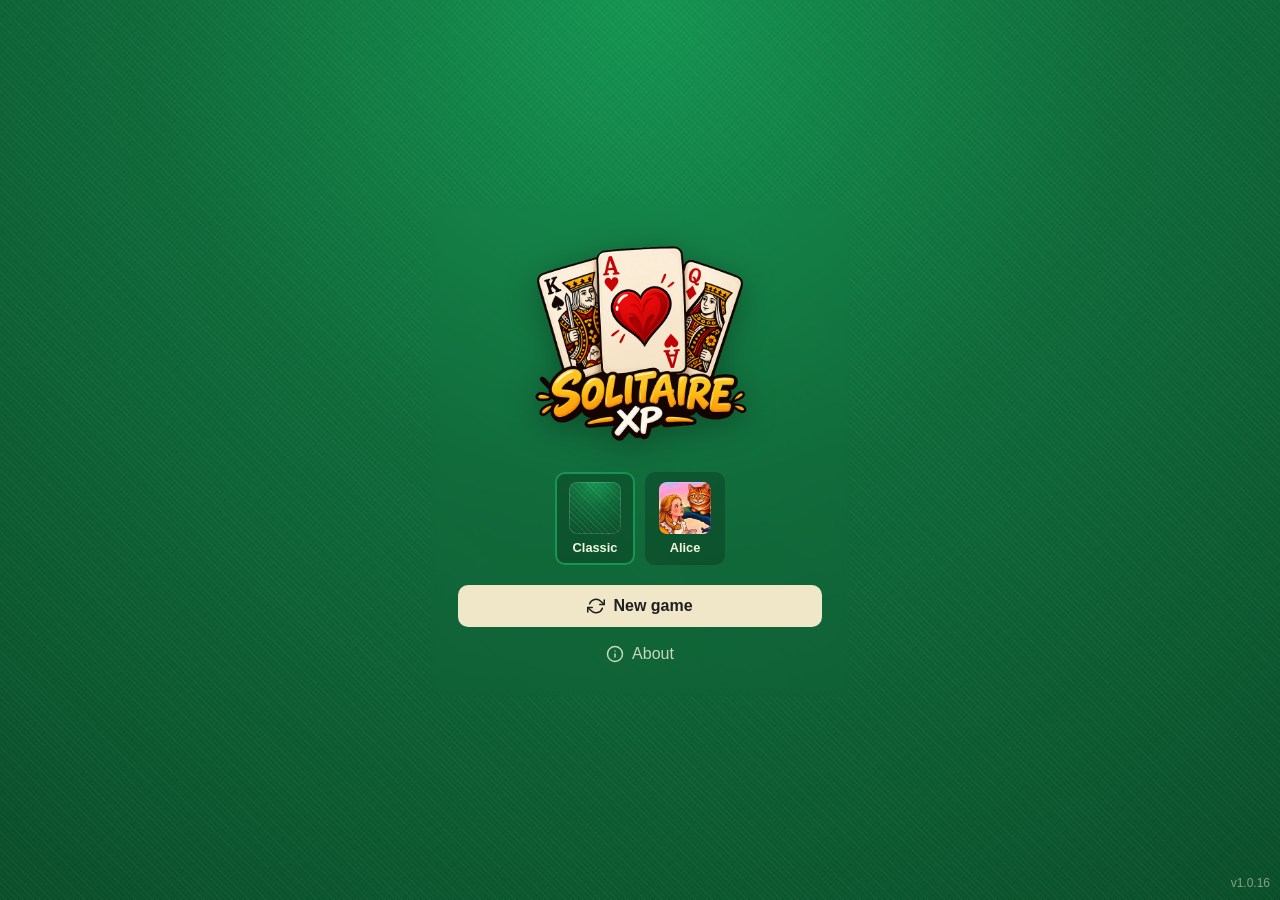
==== commit 92e4a461: "Release v1.0.16 with faster splash and coordinated app reveal on boot. Boot the menu while splash wa" ====
--- a/index.html
+++ b/index.html
@@ -32,8 +32,8 @@
   <link rel="manifest" href="manifest.json">
   <link rel="icon" href="assets/icons/icon-192.png" type="image/png">
   <link rel="apple-touch-icon" href="assets/icons/apple-touch-icon.png" type="image/png">
-  <link rel="stylesheet" href="css/style.css?v=1.0.15">
-  <link rel="stylesheet" href="css/cards.css?v=1.0.15">
+  <link rel="stylesheet" href="css/style.css?v=1.0.16">
+  <link rel="stylesheet" href="css/cards.css?v=1.0.16">
   <script src="js/theme-palette.js"></script>
   <script>
     (function () {
@@ -71,6 +71,11 @@
     body.is-booting {
       overflow: hidden;
     }
+
+    body.is-booting #app {
+      opacity: 0;
+      pointer-events: none;
+    }
   </style>
 </head>
 <body data-screen="menu" class="is-booting">
@@ -80,7 +85,7 @@
     </div>
   </div>
 
-  <div id="app">
+  <div id="app" inert aria-hidden="true">
     <section class="screen-menu">
       <div class="menu-card">
         <h1><img src="assets/logo.png" alt="SolitaireXP" class="menu-logo" width="640" height="640"></h1>
@@ -127,7 +132,7 @@
           </button>
         </div>
       </div>
-      <p class="app-version">v1.0.15</p>
+      <p class="app-version">v1.0.16</p>
     </section>
 
     <section class="screen-game">
@@ -207,6 +212,6 @@
 
   <script src="js/vendor/gsap.min.js"></script>
   <script src="js/vendor/Draggable.min.js"></script>
-  <script type="module" src="js/main.js?v=1.0.15"></script>
+  <script type="module" src="js/main.js?v=1.0.16"></script>
 </body>
 </html>
--- a/css/style.css
+++ b/css/style.css
@@ -86,6 +86,26 @@
 #app {
   max-width: 980px;
   margin: 0 auto;
+  opacity: 1;
+  transition: opacity 0.4s cubic-bezier(0.22, 1, 0.36, 1);
+}
+
+body.is-booting #app {
+  opacity: 0;
+  pointer-events: none;
+}
+
+body.is-booting.is-revealing #app {
+  opacity: 1;
+}
+
+body.is-booting .menu-card {
+  transform: translateY(10px);
+}
+
+body.is-booting.is-revealing .menu-card {
+  transform: translateY(0);
+  transition: transform 0.4s cubic-bezier(0.22, 1, 0.36, 1);
 }
 
 #splash {
@@ -95,7 +115,7 @@
     repeating-linear-gradient(-45deg, rgba(0, 0, 0, 0.035) 0, rgba(0, 0, 0, 0.035) 1px, transparent 1px, transparent 4px),
     radial-gradient(circle at top, var(--felt-light) 0%, var(--felt) 45%, var(--felt-dark) 100%);
   opacity: 1;
-  transition: opacity 0.45s ease;
+  transition: opacity 0.35s ease;
 }
 
 #splash.is-hiding {
@@ -109,11 +129,7 @@
   align-items: center;
   gap: 14px;
   text-align: center;
-  animation: splash-enter 0.55s ease-out both;
-}
-
-#splash.is-hiding .splash-content {
-  animation: splash-exit 0.45s ease-in forwards;
+  animation: splash-enter 0.35s ease-out both;
 }
 
 .splash-logo {
@@ -135,15 +151,17 @@
   }
 }
 
-@keyframes splash-exit {
-  from {
-    opacity: 1;
-    transform: scale(1) translateY(0);
-  }
-
-  to {
-    opacity: 0;
-    transform: scale(0.94) translateY(-6px);
+@media (prefers-reduced-motion: reduce) {
+  #splash,
+  .splash-content,
+  #app,
+  body.is-booting.is-revealing .menu-card {
+    animation-duration: 0.01ms;
+    transition-duration: 0.01ms;
+  }
+
+  body.is-booting .menu-card {
+    transform: none;
   }
 }
 
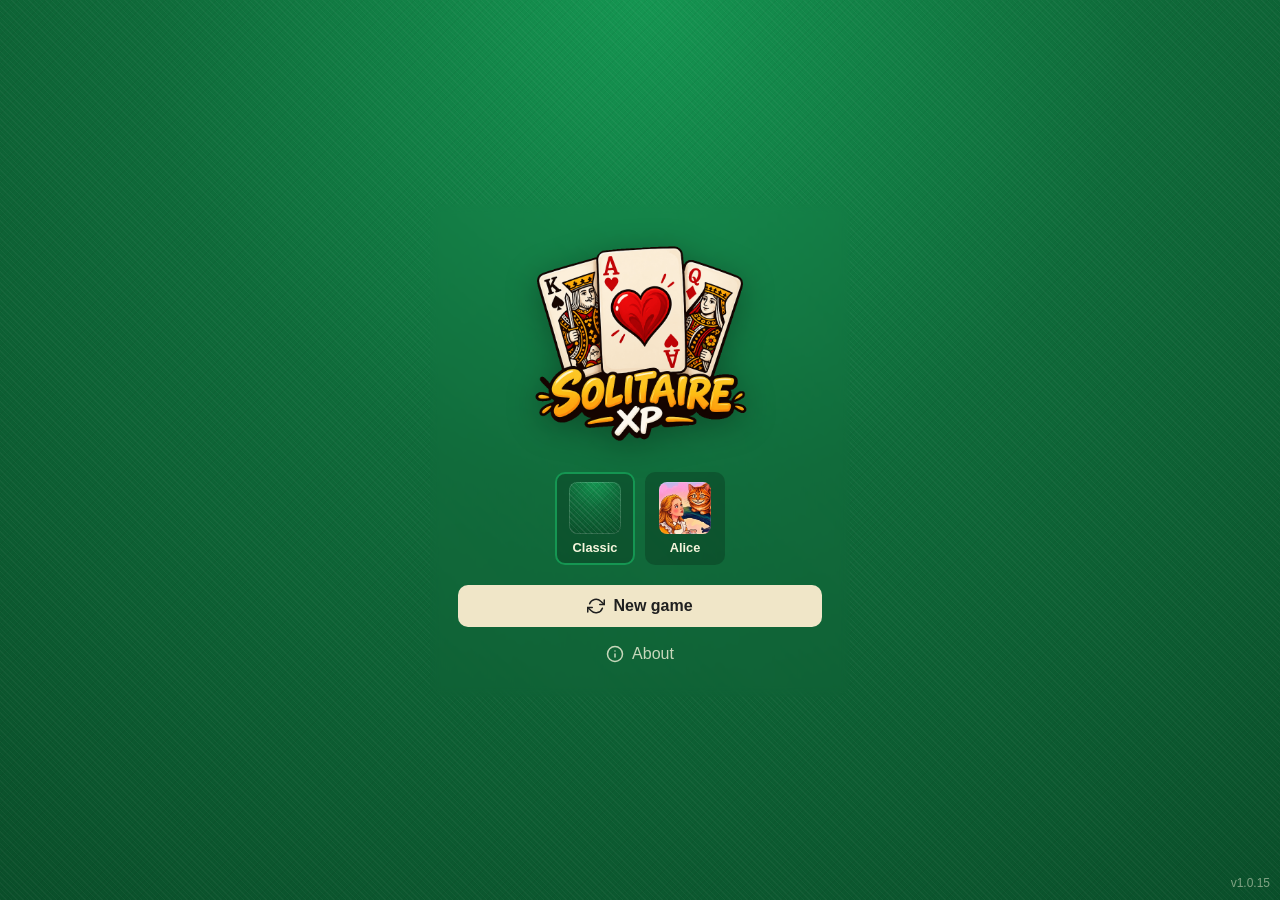
==== commit 8f5f4ed4: "Revert splash transition experiment Co-authored-by: Cursor <cursoragent@cursor.com>" ====
--- a/index.html
+++ b/index.html
@@ -32,8 +32,8 @@
   <link rel="manifest" href="manifest.json">
   <link rel="icon" href="assets/icons/icon-192.png" type="image/png">
   <link rel="apple-touch-icon" href="assets/icons/apple-touch-icon.png" type="image/png">
-  <link rel="stylesheet" href="css/style.css?v=1.0.16">
-  <link rel="stylesheet" href="css/cards.css?v=1.0.16">
+  <link rel="stylesheet" href="css/style.css?v=1.0.15">
+  <link rel="stylesheet" href="css/cards.css?v=1.0.15">
   <script src="js/theme-palette.js"></script>
   <script>
     (function () {
@@ -71,11 +71,6 @@
     body.is-booting {
       overflow: hidden;
     }
-
-    body.is-booting #app {
-      opacity: 0;
-      pointer-events: none;
-    }
   </style>
 </head>
 <body data-screen="menu" class="is-booting">
@@ -85,7 +80,7 @@
     </div>
   </div>
 
-  <div id="app" inert aria-hidden="true">
+  <div id="app">
     <section class="screen-menu">
       <div class="menu-card">
         <h1><img src="assets/logo.png" alt="SolitaireXP" class="menu-logo" width="640" height="640"></h1>
@@ -132,7 +127,7 @@
           </button>
         </div>
       </div>
-      <p class="app-version">v1.0.16</p>
+      <p class="app-version">v1.0.15</p>
     </section>
 
     <section class="screen-game">
@@ -212,6 +207,6 @@
 
   <script src="js/vendor/gsap.min.js"></script>
   <script src="js/vendor/Draggable.min.js"></script>
-  <script type="module" src="js/main.js?v=1.0.16"></script>
+  <script type="module" src="js/main.js?v=1.0.15"></script>
 </body>
 </html>
--- a/css/style.css
+++ b/css/style.css
@@ -86,26 +86,6 @@
 #app {
   max-width: 980px;
   margin: 0 auto;
-  opacity: 1;
-  transition: opacity 0.4s cubic-bezier(0.22, 1, 0.36, 1);
-}
-
-body.is-booting #app {
-  opacity: 0;
-  pointer-events: none;
-}
-
-body.is-booting.is-revealing #app {
-  opacity: 1;
-}
-
-body.is-booting .menu-card {
-  transform: translateY(10px);
-}
-
-body.is-booting.is-revealing .menu-card {
-  transform: translateY(0);
-  transition: transform 0.4s cubic-bezier(0.22, 1, 0.36, 1);
 }
 
 #splash {
@@ -115,7 +95,7 @@
     repeating-linear-gradient(-45deg, rgba(0, 0, 0, 0.035) 0, rgba(0, 0, 0, 0.035) 1px, transparent 1px, transparent 4px),
     radial-gradient(circle at top, var(--felt-light) 0%, var(--felt) 45%, var(--felt-dark) 100%);
   opacity: 1;
-  transition: opacity 0.35s ease;
+  transition: opacity 0.45s ease;
 }
 
 #splash.is-hiding {
@@ -129,7 +109,11 @@
   align-items: center;
   gap: 14px;
   text-align: center;
-  animation: splash-enter 0.35s ease-out both;
+  animation: splash-enter 0.55s ease-out both;
+}
+
+#splash.is-hiding .splash-content {
+  animation: splash-exit 0.45s ease-in forwards;
 }
 
 .splash-logo {
@@ -151,17 +135,15 @@
   }
 }
 
-@media (prefers-reduced-motion: reduce) {
-  #splash,
-  .splash-content,
-  #app,
-  body.is-booting.is-revealing .menu-card {
-    animation-duration: 0.01ms;
-    transition-duration: 0.01ms;
-  }
-
-  body.is-booting .menu-card {
-    transform: none;
+@keyframes splash-exit {
+  from {
+    opacity: 1;
+    transform: scale(1) translateY(0);
+  }
+
+  to {
+    opacity: 0;
+    transform: scale(0.94) translateY(-6px);
   }
 }
 
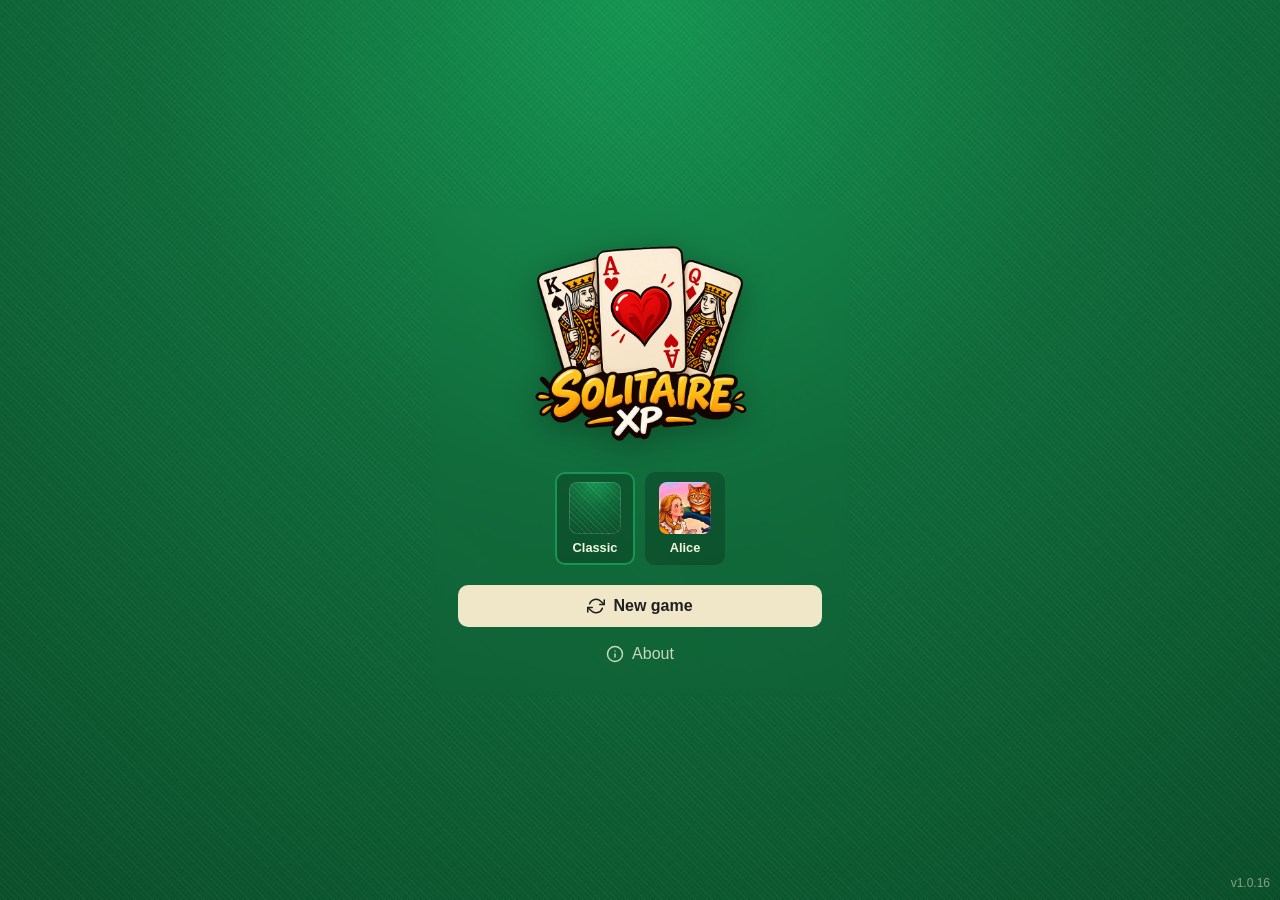
==== commit 71b79cfc: "Animate splash logo into menu with GSAP Co-authored-by: Cursor <cursoragent@cursor.com>" ====
--- a/index.html
+++ b/index.html
@@ -32,8 +32,8 @@
   <link rel="manifest" href="manifest.json">
   <link rel="icon" href="assets/icons/icon-192.png" type="image/png">
   <link rel="apple-touch-icon" href="assets/icons/apple-touch-icon.png" type="image/png">
-  <link rel="stylesheet" href="css/style.css?v=1.0.15">
-  <link rel="stylesheet" href="css/cards.css?v=1.0.15">
+  <link rel="stylesheet" href="css/style.css?v=1.0.16">
+  <link rel="stylesheet" href="css/cards.css?v=1.0.16">
   <script src="js/theme-palette.js"></script>
   <script>
     (function () {
@@ -127,7 +127,7 @@
           </button>
         </div>
       </div>
-      <p class="app-version">v1.0.15</p>
+      <p class="app-version">v1.0.16</p>
     </section>
 
     <section class="screen-game">
@@ -207,6 +207,6 @@
 
   <script src="js/vendor/gsap.min.js"></script>
   <script src="js/vendor/Draggable.min.js"></script>
-  <script type="module" src="js/main.js?v=1.0.15"></script>
+  <script type="module" src="js/main.js?v=1.0.16"></script>
 </body>
 </html>
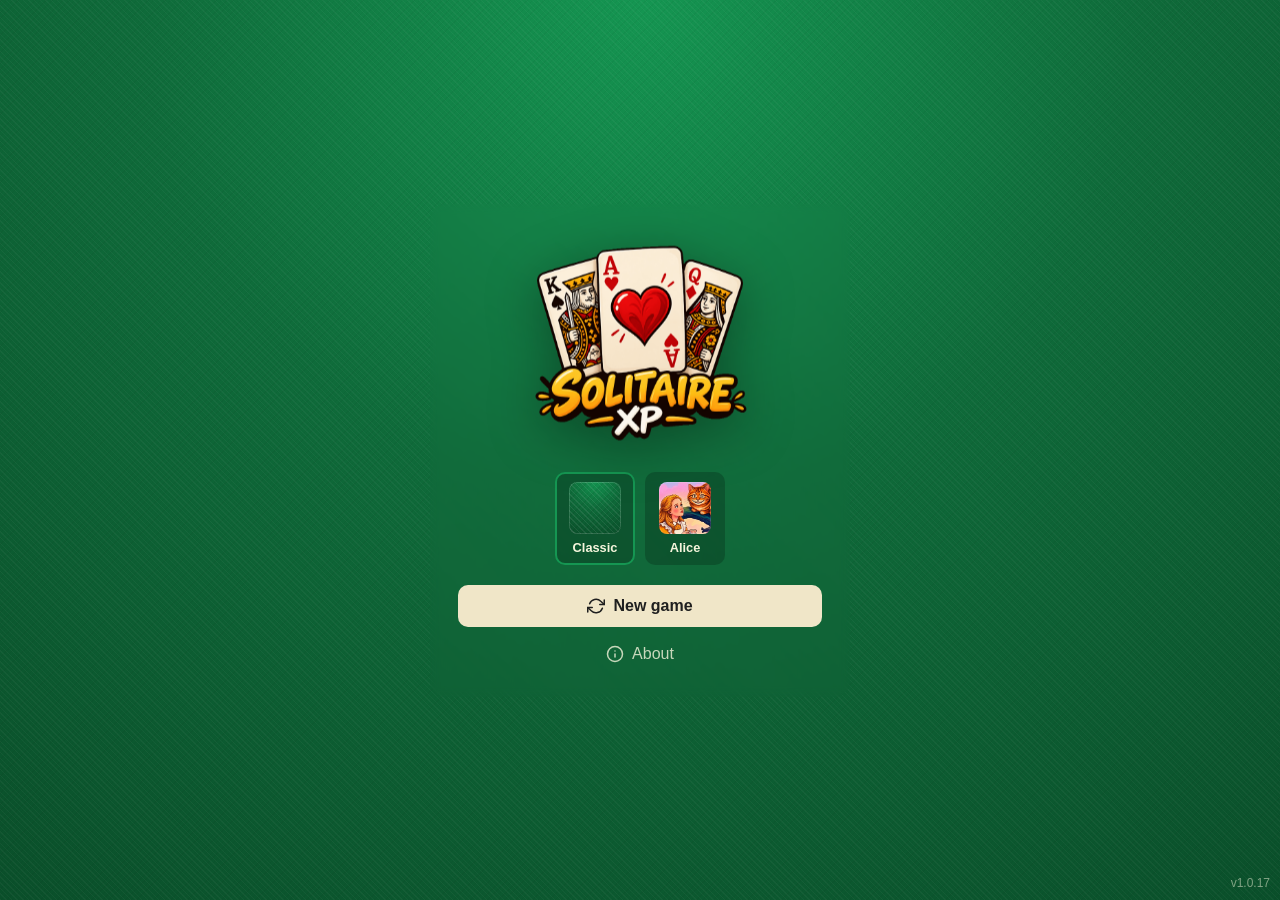
==== commit ff50f4f9: "Release v1.0.17 with GSAP splash handoff and updated offline cache. Bump asset query strings and ser" ====
--- a/index.html
+++ b/index.html
@@ -32,8 +32,8 @@
   <link rel="manifest" href="manifest.json">
   <link rel="icon" href="assets/icons/icon-192.png" type="image/png">
   <link rel="apple-touch-icon" href="assets/icons/apple-touch-icon.png" type="image/png">
-  <link rel="stylesheet" href="css/style.css?v=1.0.16">
-  <link rel="stylesheet" href="css/cards.css?v=1.0.16">
+  <link rel="stylesheet" href="css/style.css?v=1.0.17">
+  <link rel="stylesheet" href="css/cards.css?v=1.0.17">
   <script src="js/theme-palette.js"></script>
   <script>
     (function () {
@@ -127,7 +127,7 @@
           </button>
         </div>
       </div>
-      <p class="app-version">v1.0.16</p>
+      <p class="app-version">v1.0.17</p>
     </section>
 
     <section class="screen-game">
@@ -207,6 +207,6 @@
 
   <script src="js/vendor/gsap.min.js"></script>
   <script src="js/vendor/Draggable.min.js"></script>
-  <script type="module" src="js/main.js?v=1.0.16"></script>
+  <script type="module" src="js/main.js?v=1.0.17"></script>
 </body>
 </html>
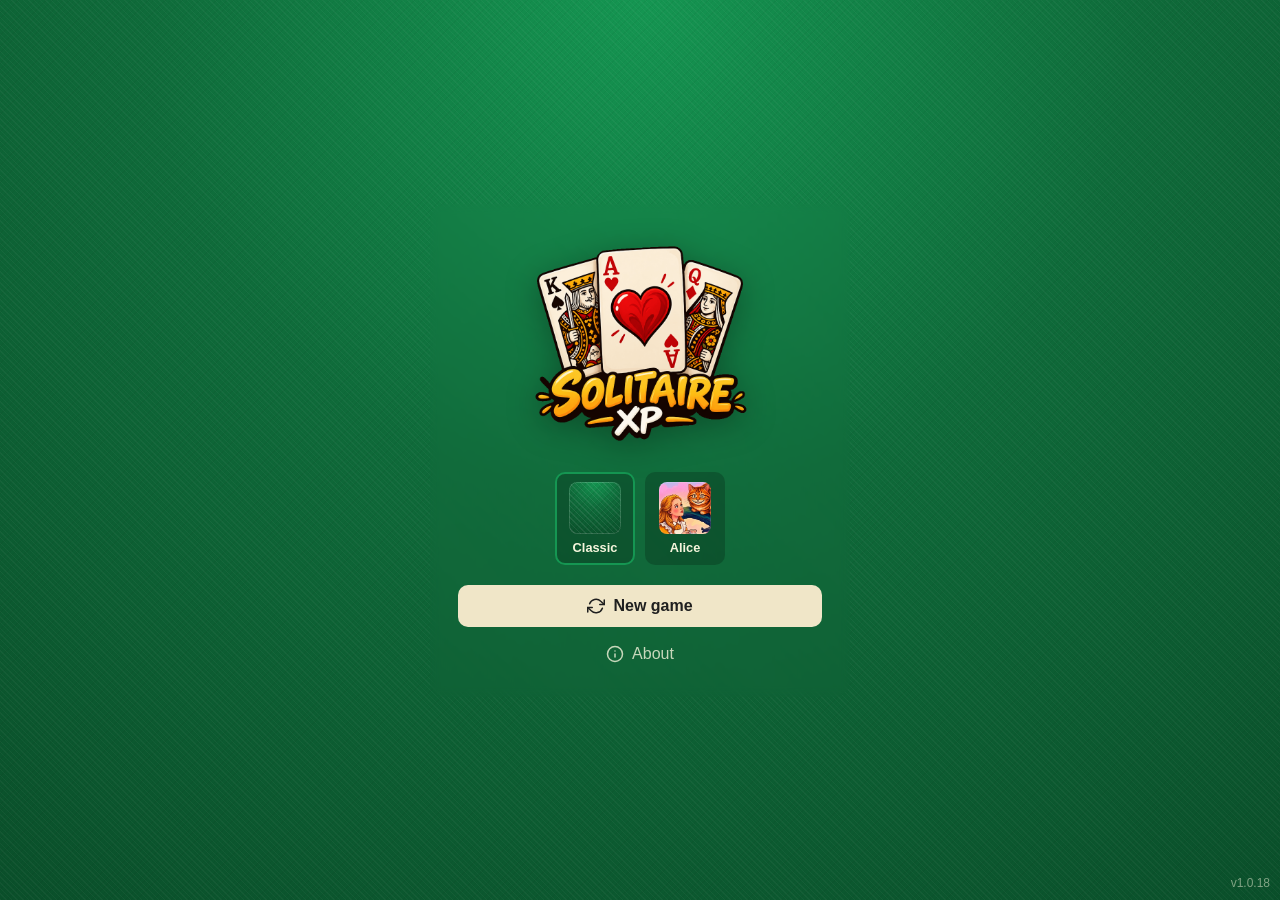
==== commit 038d71c4: "Release v1.0.18 with README banner and refreshed offline cache. Add resized banner.min.png to the re" ====
--- a/index.html
+++ b/index.html
@@ -32,8 +32,8 @@
   <link rel="manifest" href="manifest.json">
   <link rel="icon" href="assets/icons/icon-192.png" type="image/png">
   <link rel="apple-touch-icon" href="assets/icons/apple-touch-icon.png" type="image/png">
-  <link rel="stylesheet" href="css/style.css?v=1.0.17">
-  <link rel="stylesheet" href="css/cards.css?v=1.0.17">
+  <link rel="stylesheet" href="css/style.css?v=1.0.18">
+  <link rel="stylesheet" href="css/cards.css?v=1.0.18">
   <script src="js/theme-palette.js"></script>
   <script>
     (function () {
@@ -127,7 +127,7 @@
           </button>
         </div>
       </div>
-      <p class="app-version">v1.0.17</p>
+      <p class="app-version">v1.0.18</p>
     </section>
 
     <section class="screen-game">
@@ -207,6 +207,6 @@
 
   <script src="js/vendor/gsap.min.js"></script>
   <script src="js/vendor/Draggable.min.js"></script>
-  <script type="module" src="js/main.js?v=1.0.17"></script>
+  <script type="module" src="js/main.js?v=1.0.18"></script>
 </body>
 </html>
